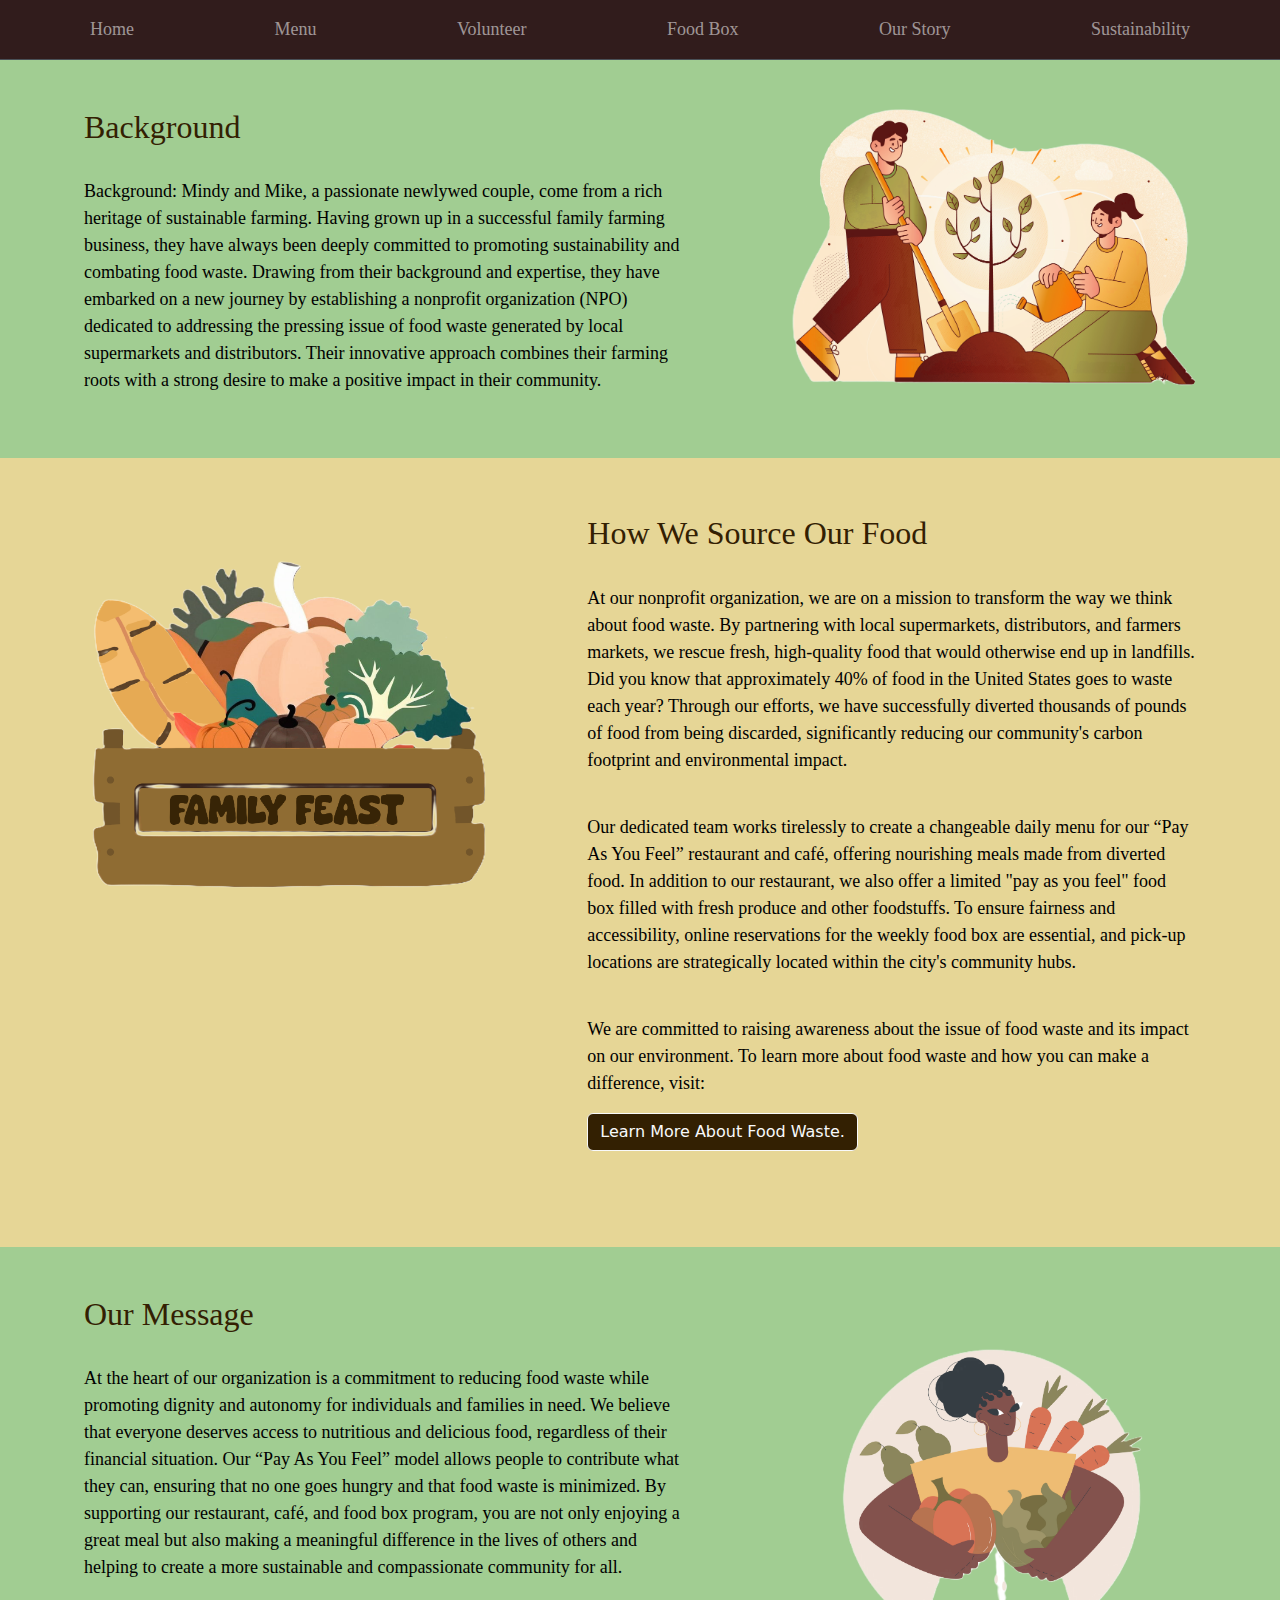
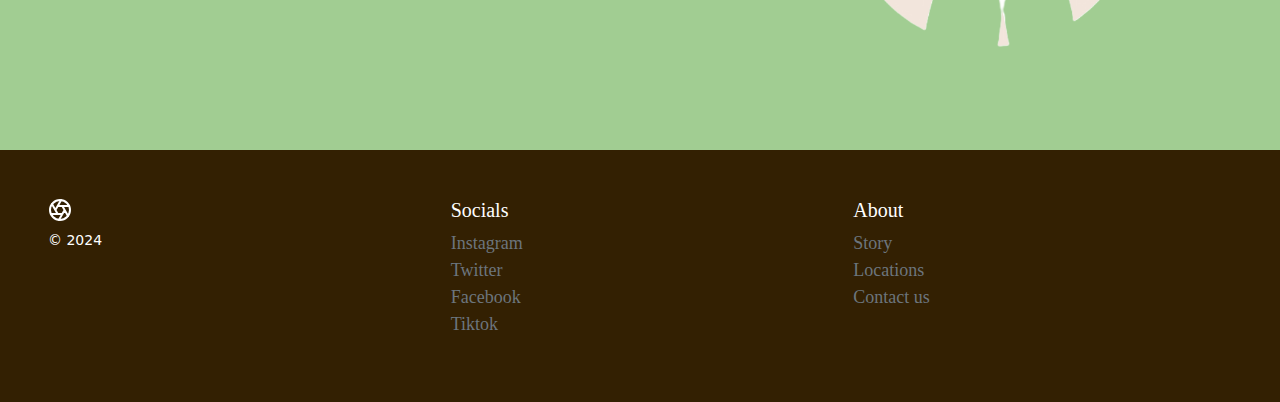
==== about.html @ 5e45b8a9 "links" ====
<!DOCTYPE html>

<html lang = "en">

<head>
    <meta charset="UTF-8">
    <meta http-equiv="X-UA-Compatible" content="IE=edge">
    <meta name="viewport" content="width=device-width, initial-scale=1.0">
    <link rel="stylesheet" href="css/bootstrap.min.css">
    <link rel="stylesheet" href="css/alisha.min.css">
    



    <title>Welcome Home</title>



</head>

<body>

  <nav class="navbar navbar-expand-md  sticky-top border-bottom" data-bs-theme="dark">
    <div class="container">
      <a class="navbar-brand d-md-none" href="#">
        <svg class="bi" width="24" height="24"><use xlink:href="#aperture"></use></svg>
      </a>
      <button class="navbar-toggler" type="button" data-bs-toggle="offcanvas" data-bs-target="#offcanvas" aria-controls="offcanvas" aria-label="Toggle navigation">
        <span class="navbar-toggler-icon"></span>
      </button>
      <div class="offcanvas offcanvas-end" tabindex="-1" id="offcanvas" aria-labelledby="offcanvasLabel">
        <div class=" containter2 offcanvas-header">
          <h1 class="offcanvas-title" id="offcanvasLabel">Welcome Home</h1>
          <button type="button" class="btn-close" data-bs-dismiss="offcanvas" aria-label="Close"></button>
        </div>
        <div class="offcanvas-body">
          <ul class="navbar-nav flex-grow-1 justify-content-between">
            <li class="nav-item"><a class="nav-link" href="index.html">Home</a></li>
            <li class="nav-item"><a class="nav-link" href="menu.html">Menu</a></li>
            <li class="nav-item"><a class="nav-link" href="volunteer.html">Volunteer</a></li>
            <li class="nav-item"><a class="nav-link" href="foodbox.html">Food Box</a></li>
            <li class="nav-item"><a class="nav-link" href="about.html">Our Story</a></li>
            <li class="nav-item"><a class="nav-link" href="sustainability.html">Sustainability</a></li>
                </ul>
              </div>
            </div>
          </div>
        </nav>


      <main>
        
        <div class="row align-items-md-stretch   px-5 ">
          <div class="col-lg-7 col-md-6 h-110 p-5  ">
            
              <h2>Background</h2>
              <br>
              <p>Background:
                Mindy and Mike, a passionate newlywed couple, come from a rich heritage of sustainable farming. Having grown up in a successful family farming business, they have always been deeply committed to promoting sustainability and combating food waste. Drawing from their background and expertise, they have embarked on a new journey by establishing a nonprofit organization (NPO) dedicated to addressing the pressing issue of food waste generated by local supermarkets and distributors. Their innovative approach combines their farming roots with a strong desire to make a positive impact in their community.</p>
           
          </div>
          <div class="col-lg-5 h-100 p-5 col-lg-5 rounded-3  ">
            <img class="rounded-3 img-fluid" src="images/mm.png" alt="mindy and Mike" />
           
          </div>
        </div>
          
        <div class="row align-items-md-stretch px-5 container1">
          <div class="col-lg-5 col-md-6 h-110 p-5 my-lg-5 col-lg-5 rounded-3">
              <img class="rounded-3 img-fluid" src="images/familynobg.png" alt="lorem pixum image" />
             
            </div>
             
          <div class="col-lg-7 col-md-6 h-100 p-lg-5 col-lg-6 px-5 mb-5 mt-2">
            <h2>How We Source Our Food</h2>
            <br>
              <p>At our nonprofit organization, we are on a mission to transform the way we think about food waste. By partnering with local supermarkets, distributors, and farmers markets, we rescue fresh, high-quality food that would otherwise end up in landfills. Did you know that approximately 40% of food in the United States goes to waste each year? Through our efforts, we have successfully diverted thousands of pounds of food from being discarded, significantly reducing our community's carbon footprint and environmental impact. </p>
              <br>
               <p> Our dedicated team works tirelessly to create a changeable daily menu for our “Pay As You Feel” restaurant and café, offering nourishing meals made from diverted food. In addition to our restaurant, we also offer a limited "pay as you feel" food box filled with fresh produce and other foodstuffs. To ensure fairness and accessibility, online reservations for the weekly food box are essential, and pick-up locations are strategically located within the city's community hubs.</p>
               <br> 
               <p>We are committed to raising awareness about the issue of food waste and its impact on our environment.
                  To learn more about food waste and how you can make a difference, visit:</p>
               <a class="btn btn-outline-light" href="sustainability.html">Learn More About Food Waste.</a>
          </div>
        </div>
             

        <div class="row align-items-md-stretch px-5 ">
          <div class="col-lg-7 col-md-6 h-110 p-5">
              <h2>Our Message</h2>
              <br>
              <p>

                At the heart of our organization is a commitment to reducing food waste while promoting dignity and autonomy for individuals and families in need. We believe that everyone deserves access to nutritious and delicious food, regardless of their financial situation. Our “Pay As You Feel” model allows people to contribute what they can, ensuring that no one goes hungry and that food waste is minimized. By supporting our restaurant, café, and food box program, you are not only enjoying a great meal but also making a meaningful difference in the lives of others and helping to create a more sustainable and compassionate community for all.</p>
             
           
          </div>
          <div class="col-lg-5 col-md-6 h-100 p-5 col-lg-5">
            <img class="rounded img-fluid" src="images/woman-veggie.png" alt="lorem pixum image" />
           
          </div>
        </div>
      
    
   
      
      
       
      
        </div>
      </main>









      <footer class="p-5">
        <div class="row">
          <div class="col-12 col-md">
            <svg xmlns="http://www.w3.org/2000/svg" width="24" height="24" fill="none" stroke="currentColor" stroke-linecap="round" stroke-linejoin="round" stroke-width="2" class="d-block mb-2" role="img" viewBox="0 0 24 24"><title>Product</title><circle cx="12" cy="12" r="10"></circle><path d="M14.31 8l5.74 9.94M9.69 8h11.48M7.38 12l5.74-9.94M9.69 16L3.95 6.06M14.31 16H2.83m13.79-4l-5.74 9.94"></path></svg>
            <small class="d-block mb-3 ">© 2024</small>
          </div>
          
          <div class="col-6 col-md">
            <h5>Socials</h5>
            <ul class="list-unstyled text-small">
              <li><a class="link-secondary text-decoration-none" href="#">Instagram</a></li>
              <li><a class="link-secondary text-decoration-none" href="#">Twitter</a></li>
              <li><a class="link-secondary text-decoration-none" href="#">Facebook</a></li>
              <li><a class="link-secondary text-decoration-none" href="#">Tiktok</a></li>
            </ul>
          </div>
         
          <div class="col-6 col-md">
            <h5>About</h5>
            <ul class="list-unstyled text-small">
              <li><a class="link-secondary text-decoration-none" href="#">Story</a></li>
              <li><a class="link-secondary text-decoration-none" href="#">Locations</a></li>
              <li><a class="link-secondary text-decoration-none" href="#">Contact us</a></li>
            </ul>
          </div>
        </div>
      </footer>

<script src="js/bootstrap.min.js"></script>

    </body>


</html>
---- css/alisha.min.css ----
body {
 
  background-color:#a1cd92;
    
  }

  .input-group-text {
    color: white !important;
    background-color:  #311c1c;
  }

  


  .form-control {
    color: white !important;
    background-color:  #311c1c;
  }

  .form-control {
    color: white !important;
    background-color:  #311c1c;
  }

  .form-select {
    color: white !important;
    background-color:  #311c1c;
  }

  

  

  .navbar {
    background-color: #311c1c;
    color: black;
  }

  .div-bg-color {
    background-color: #311c1c;
   
}

.border {
  border-color: #311c1c!important;
 
}

.custom-text-color {
  color:#e6d696!important;
}


  .border-outline {
    background-color: #311c1c;
  }


  .custom-border-top {
    border-top-color: #311c1c;
}

.custom-border-end {
    border-right-color: #311c1c;
}
  

  .header {
    background-color: #c2a887;
    color: black;
  }

 

  .container1 {
    background-color: #e6d696;
}


.container2 {
  background-color:#a1cd92;
}

.container3 {
  background-color:#311c1c;
}

 
.custom-footer-bg {
  background-color:  #311c1c;
  
}


  
  
  .a {
    background-color: #c2a887;
  }

  .btn {
    background-color: #332002;;
  }

 

  h2 {
    font-family: gloomie saturday;
    src: url(gloomie-saturday-font);
    color: #332002;
  }

  h1 {
    font-family: gloomie saturday;
    src: url(gloomie-saturday-font);
    color: #332002;
  }

  h3 {
      font-family: 'Berlin Sans FB';
      font-style: normal;
      font-weight: normal;
      src: local('Berlin Sans FB'), url('berlin-sans-fb-webfont') format('woff');

     color: #332002;
  }

  h4 {
    font-family: 'Berlin Sans FB';
    font-style: normal;
    font-weight: normal;
    src: local('Berlin Sans FB'), url('berlin-sans-fb-webfont') format('woff');

   color: #332002;
}

h5 {
  font-family: 'Berlin Sans FB';
  font-style: normal;
  font-weight: normal;
  src: local('Berlin Sans FB'), url('berlin-sans-fb-webfont') format('woff');

 
}

li {
  font-family: 'Berlin Sans FB';
  font-style: normal;
  font-weight: normal;
  src: local('Berlin Sans FB'), url('berlin-sans-fb-webfont') format('woff');
  font-size: large;

 color: #332002;
}

p {
  font-family: 'Berlin Sans FB';
  font-style: normal;
  font-weight: normal;
  src: local('Berlin Sans FB'), url('berlin-sans-fb-webfont') format('woff');

 color:black;
 font-size: large;
}



footer {
  background-color: #332002;
  color:white!important;
}

.data-bs-theme {
  color:#332002;
}
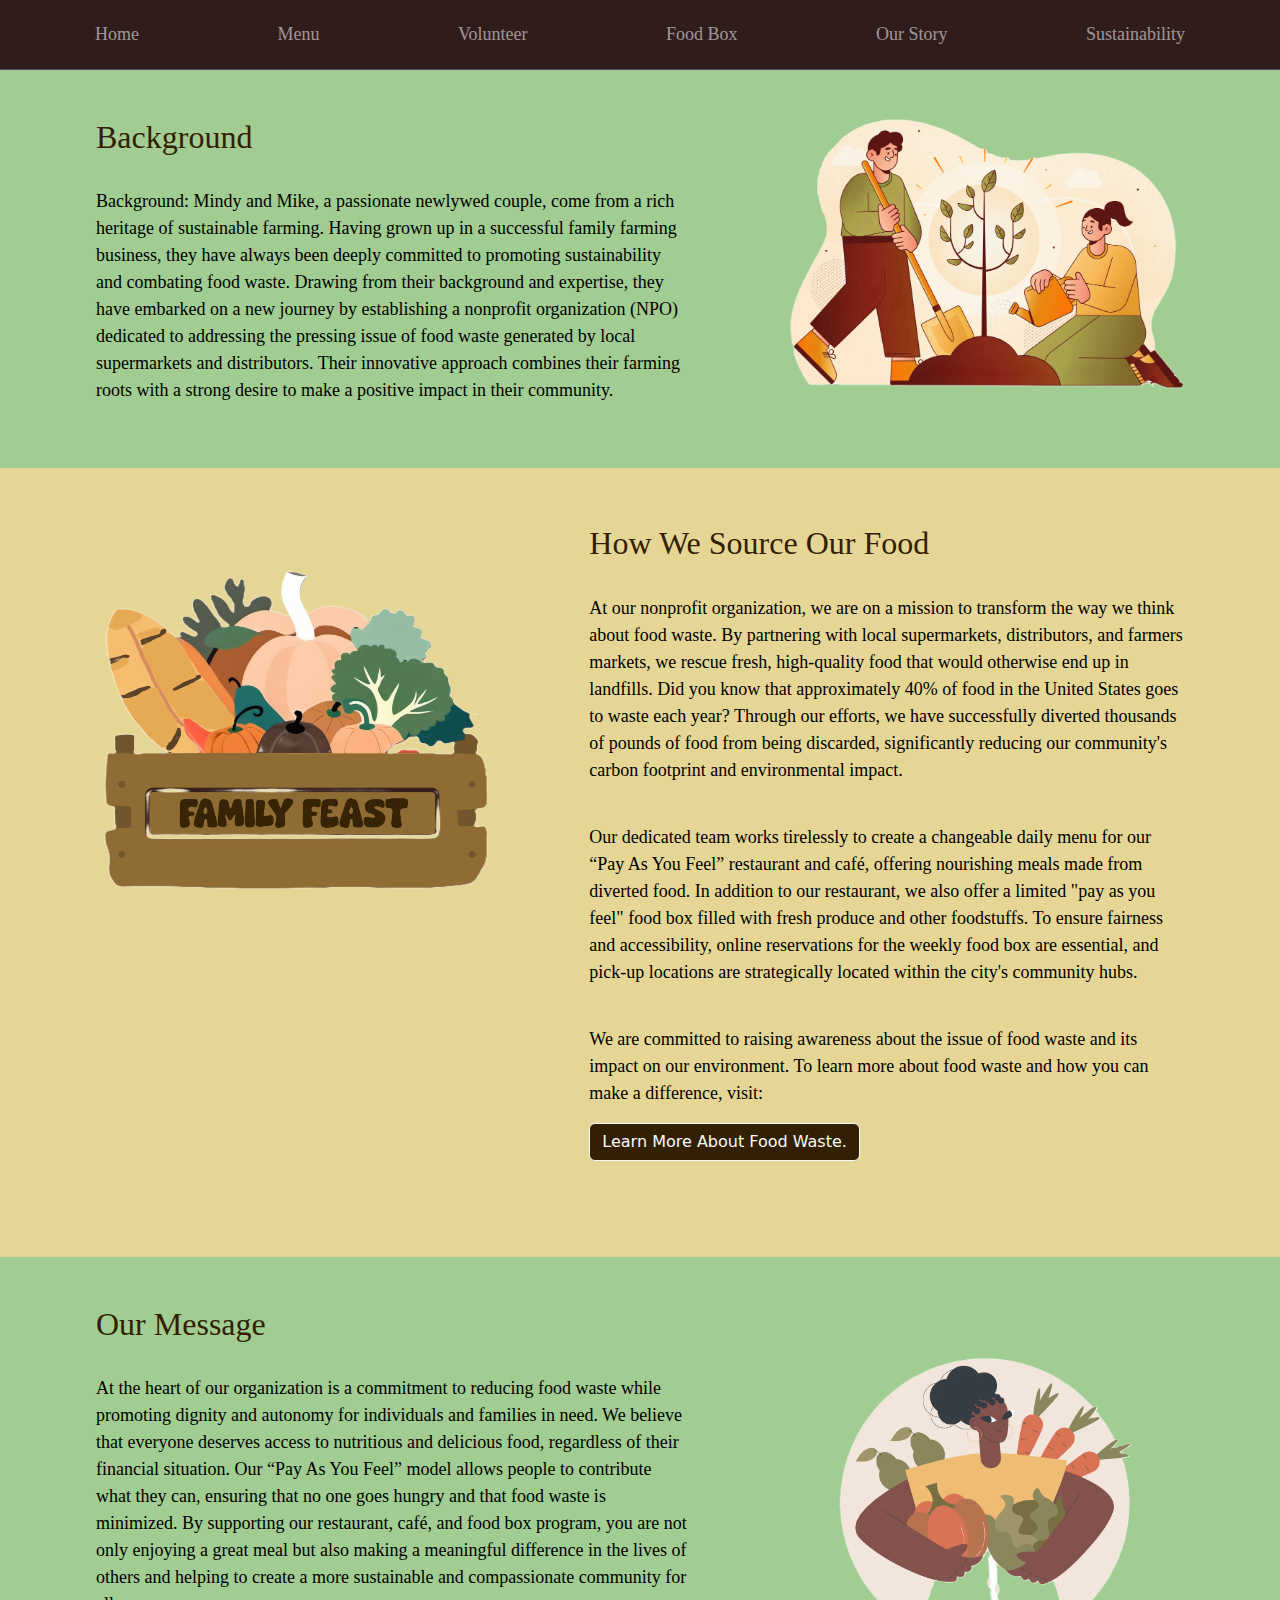
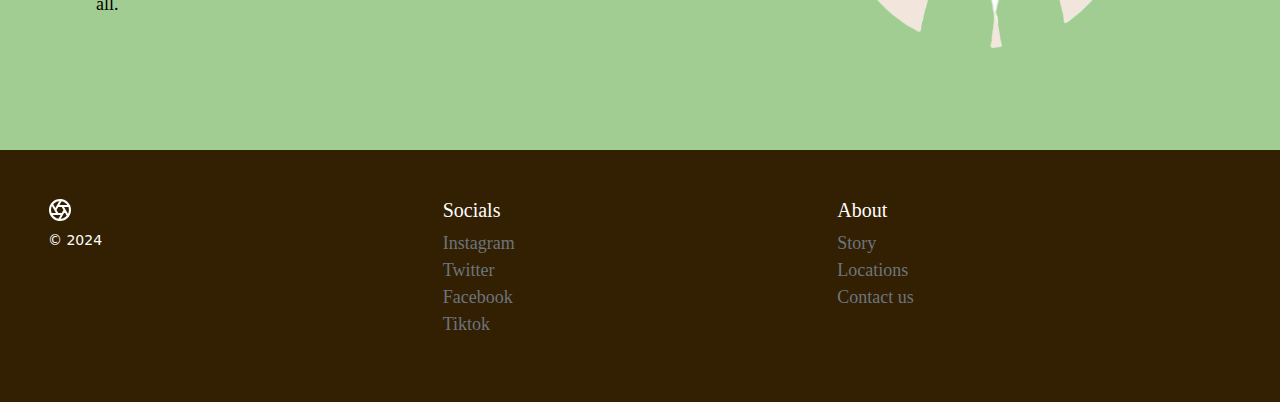
==== commit fe7c3f1c: "sidebar" ====
--- a/about.html
+++ b/about.html
@@ -29,11 +29,12 @@
         <span class="navbar-toggler-icon"></span>
       </button>
       <div class="offcanvas offcanvas-end" tabindex="-1" id="offcanvas" aria-labelledby="offcanvasLabel">
-        <div class=" containter2 offcanvas-header">
-          <h1 class="offcanvas-title" id="offcanvasLabel">Welcome Home</h1>
+        <div class=" container2 offcanvas-header">
+          <h1 class="offcanvas-title " id="offcanvasLabel">Welcome Home</h1>
           <button type="button" class="btn-close" data-bs-dismiss="offcanvas" aria-label="Close"></button>
         </div>
-        <div class="offcanvas-body">
+      
+        <div class="offcanvas-body  container3 border border-5 ">
           <ul class="navbar-nav flex-grow-1 justify-content-between">
             <li class="nav-item"><a class="nav-link" href="index.html">Home</a></li>
             <li class="nav-item"><a class="nav-link" href="menu.html">Menu</a></li>
@@ -41,7 +42,9 @@
             <li class="nav-item"><a class="nav-link" href="foodbox.html">Food Box</a></li>
             <li class="nav-item"><a class="nav-link" href="about.html">Our Story</a></li>
             <li class="nav-item"><a class="nav-link" href="sustainability.html">Sustainability</a></li>
-                </ul>
+           
+          
+          
               </div>
             </div>
           </div>
--- a/css/alisha.min.css
+++ b/css/alisha.min.css
@@ -25,6 +25,10 @@
   .form-select {
     color: white !important;
     background-color:  #311c1c;
+  }
+
+  .row {
+    --bs-gutter-x:0 rem;
   }
 
   
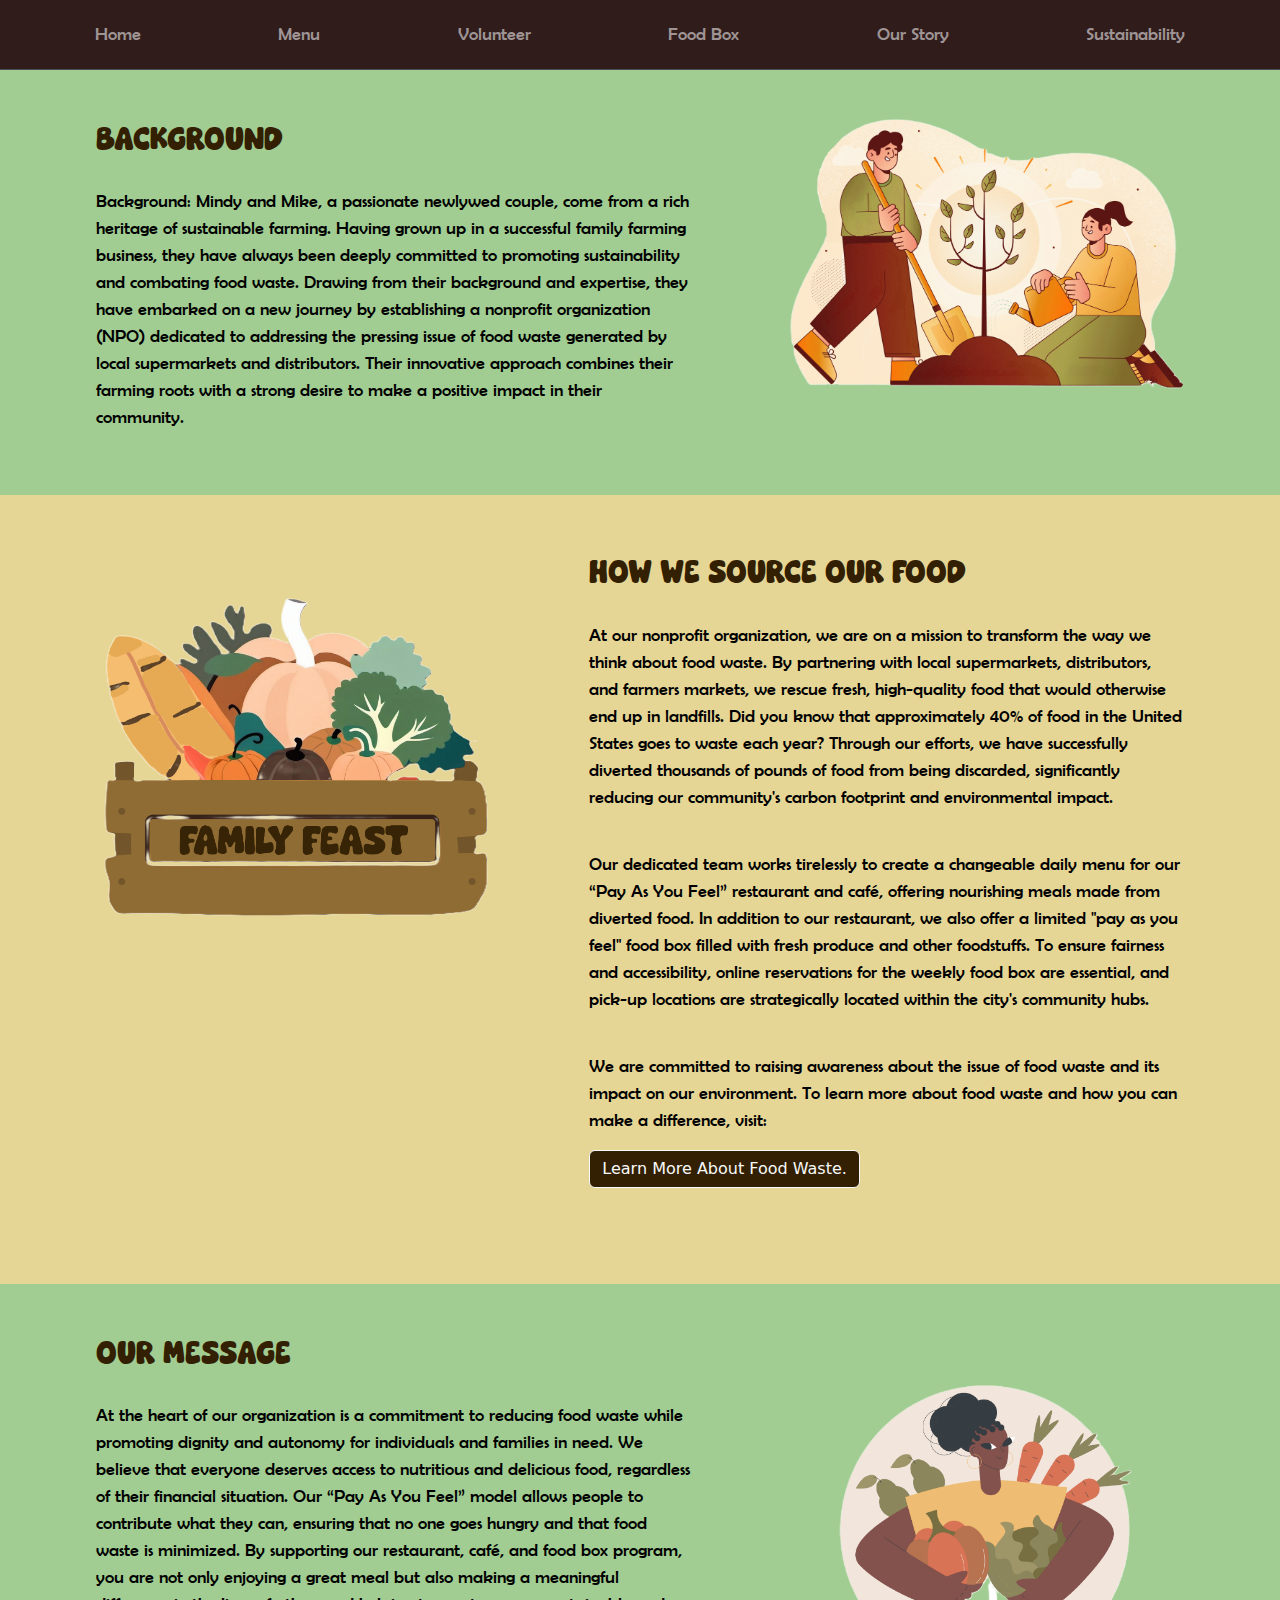
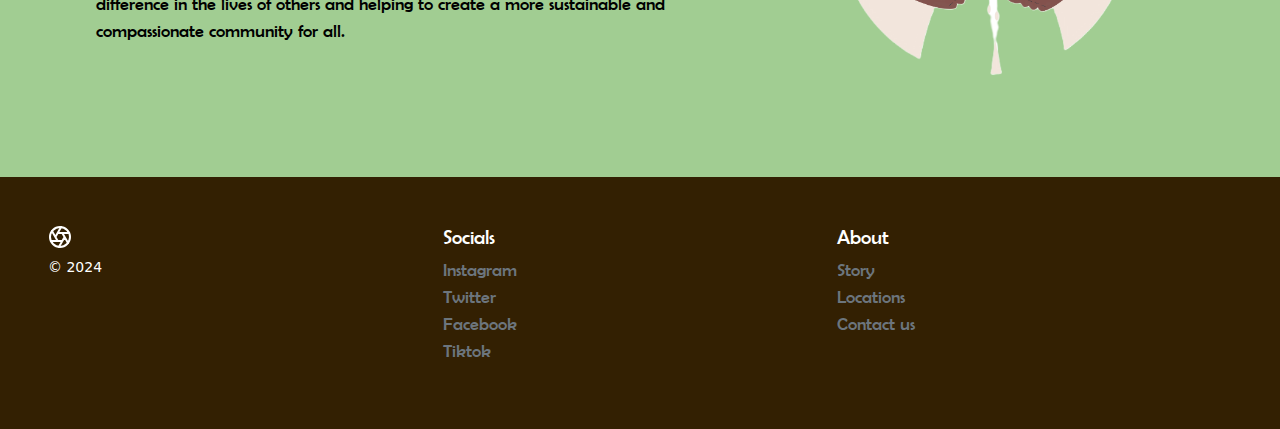
==== commit be2fcfb0: "added css" ====
--- a/about.html
+++ b/about.html
@@ -8,6 +8,11 @@
     <meta name="viewport" content="width=device-width, initial-scale=1.0">
     <link rel="stylesheet" href="css/bootstrap.min.css">
     <link rel="stylesheet" href="css/alisha.min.css">
+    <link rel="stylesheet" href="css/carousel.css">
+    <link rel="stylesheet" href="css/carousel.rtl.css">
+    <link rel="stylesheet" href="gloomie-saturday-webfont\style.css">
+    <link rel="stylesheet" href="berlin-sans-fb-webfont\berlinsans.css">
+    <script src="js\bootstrap.min.js"></script>
     
 
 
--- a/css/alisha.min.css
+++ b/css/alisha.min.css
@@ -107,16 +107,22 @@
   }
 
  
+ @font-face {
+  font-family: 'Gloomie Saturday';
+  src: local('Gloomie Saturday'), url('gloomie-saturday-webfont') format('woff');
+ }
+
+
 
   h2 {
-    font-family: gloomie saturday;
-    src: url(gloomie-saturday-font);
+    font-family: 'Gloomie Saturday Regular';
+    src: local('Gloomie Saturday Regular'), url('GloomieSaturday-MVMjP.woff') format('woff');
     color: #332002;
   }
 
   h1 {
-    font-family: gloomie saturday;
-    src: url(gloomie-saturday-font);
+    font-family: 'Gloomie Saturday Regular';
+    src: local('Gloomie Saturday Regular'), url('GloomieSaturday-MVMjP.woff') format('woff');
     color: #332002;
   }
 
@@ -124,8 +130,7 @@
       font-family: 'Berlin Sans FB';
       font-style: normal;
       font-weight: normal;
-      src: local('Berlin Sans FB'), url('berlin-sans-fb-webfont') format('woff');
-
+      src: local('Berlin Sans FB'), url('BRLNSR.woff') format('woff');
      color: #332002;
   }
 
@@ -133,7 +138,7 @@
     font-family: 'Berlin Sans FB';
     font-style: normal;
     font-weight: normal;
-    src: local('Berlin Sans FB'), url('berlin-sans-fb-webfont') format('woff');
+    src: local('Berlin Sans FB'), url('BRLNSR.woff') format('woff');
 
    color: #332002;
 }
@@ -142,7 +147,7 @@
   font-family: 'Berlin Sans FB';
   font-style: normal;
   font-weight: normal;
-  src: local('Berlin Sans FB'), url('berlin-sans-fb-webfont') format('woff');
+  src: local('Berlin Sans FB'), url('BRLNSR.woff') format('woff');
 
  
 }
--- a/css/carousel.css
+++ b/css/carousel.css
@@ -0,0 +1,84 @@
+/* GLOBAL STYLES
+-------------------------------------------------- */
+/* Padding below the footer and lighter body text */
+
+body {
+ 
+  color: black;
+}
+
+
+/* CUSTOMIZE THE CAROUSEL
+-------------------------------------------------- */
+
+/* Carousel base class */
+.carousel {
+  margin-bottom: 4rem;
+}
+/* Since positioning the image, we need to help out the caption */
+.carousel-caption {
+  bottom: 3rem;
+  z-index: 10;
+}
+
+/* Declare heights because of positioning of img element */
+.carousel-item {
+  height: 32rem;
+}
+
+.carousel-caption {
+  text-align: left;
+}
+
+/* MARKETING CONTENT
+-------------------------------------------------- */
+
+/* Center align the text within the three columns below the carousel */
+.marketing .col-lg-4 {
+  margin-bottom: 1.5rem;
+  text-align: center;
+}
+/* rtl:begin:ignore */
+.marketing .col-lg-4 p {
+  margin-right: .75rem;
+  margin-left: .75rem;
+}
+/* rtl:end:ignore */
+
+
+/* Featurettes
+------------------------- */
+
+.featurette-divider {
+  margin: 5rem 0; /* Space out the Bootstrap <hr> more */
+}
+
+/* Thin out the marketing headings */
+/* rtl:begin:remove */
+.featurette-heading {
+  letter-spacing: -.05rem;
+}
+
+/* rtl:end:remove */
+
+/* RESPONSIVE CSS
+-------------------------------------------------- */
+
+@media (min-width: 40em) {
+  /* Bump up size of carousel content */
+  .carousel-caption p {
+    margin-bottom: 1.25rem;
+    font-size: 1.25rem;
+    line-height: 1.4;
+  }
+
+  .featurette-heading {
+    font-size: 50px;
+  }
+}
+
+@media (min-width: 62em) {
+  .featurette-heading {
+    margin-top: 7rem;
+  }
+}
--- a/css/carousel.rtl.css
+++ b/css/carousel.rtl.css
@@ -0,0 +1,73 @@
+/* GLOBAL STYLES
+-------------------------------------------------- */
+/* Padding below the footer and lighter body text */
+
+body {
+  
+  color: rgb(var(--bs-tertiary-color-rgb));
+}
+
+
+/* CUSTOMIZE THE CAROUSEL
+-------------------------------------------------- */
+
+/* Carousel base class */
+.carousel {
+  margin-bottom: 4rem;
+}
+/* Since positioning the image, we need to help out the caption */
+.carousel-caption {
+  bottom: 3rem;
+  z-index: 10;
+}
+
+/* Declare heights because of positioning of img element */
+.carousel-item {
+  height: 32rem;
+}
+
+
+/* MARKETING CONTENT
+-------------------------------------------------- */
+
+/* Center align the text within the three columns below the carousel */
+.marketing .col-lg-4 {
+  margin-bottom: 1.5rem;
+  text-align: center;
+}
+.marketing .col-lg-4 p {
+  margin-right: .75rem;
+  margin-left: .75rem;
+}
+
+
+/* Featurettes
+------------------------- */
+
+.featurette-divider {
+  margin: 5rem 0; /* Space out the Bootstrap <hr> more */
+}
+
+/* Thin out the marketing headings */
+
+/* RESPONSIVE CSS
+-------------------------------------------------- */
+
+@media (min-width: 40em) {
+  /* Bump up size of carousel content */
+  .carousel-caption p {
+    margin-bottom: 1.25rem;
+    font-size: 1.25rem;
+    line-height: 1.4;
+  }
+
+  .featurette-heading {
+    font-size: 50px;
+  }
+}
+
+@media (min-width: 62em) {
+  .featurette-heading {
+    margin-top: 7rem;
+  }
+}
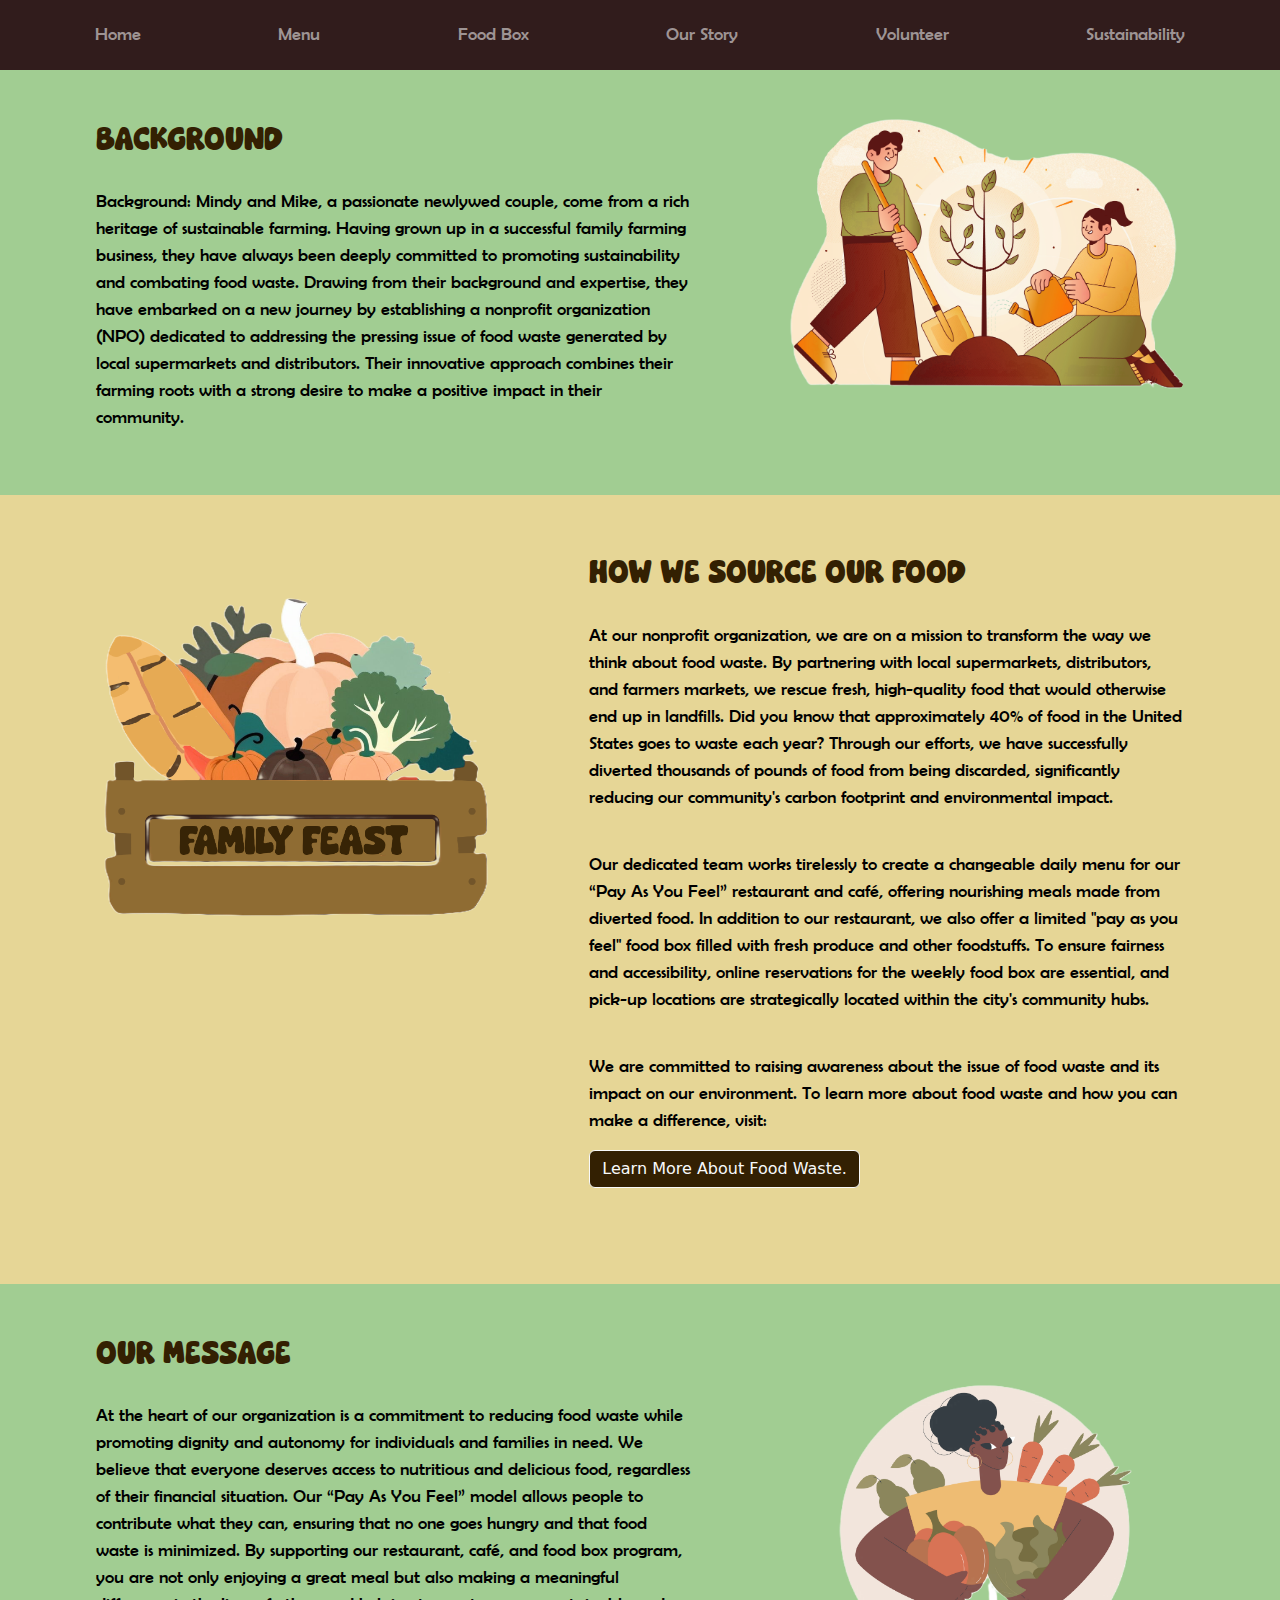
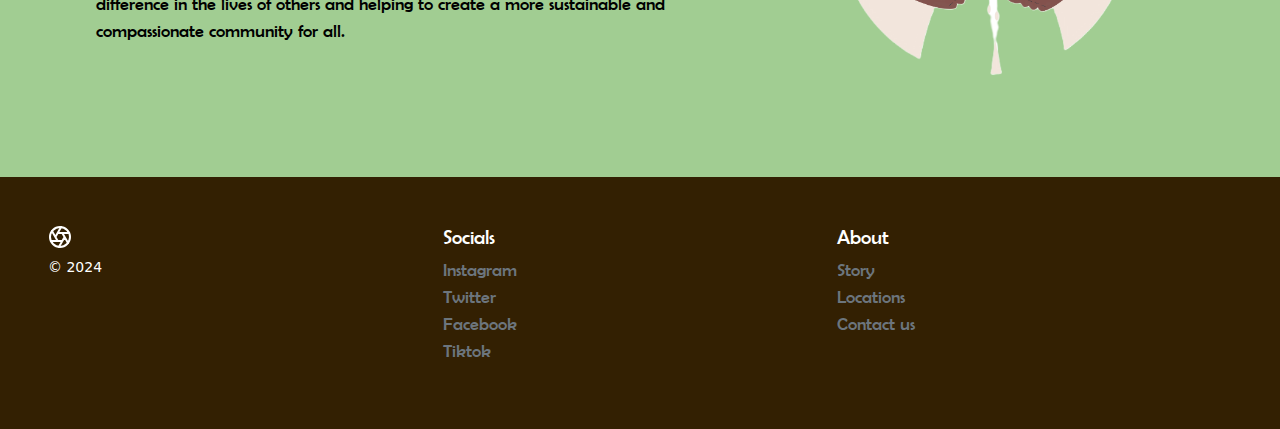
==== commit 57b28ecf: "flex-changes" ====
--- a/about.html
+++ b/about.html
@@ -43,9 +43,9 @@
           <ul class="navbar-nav flex-grow-1 justify-content-between">
             <li class="nav-item"><a class="nav-link" href="index.html">Home</a></li>
             <li class="nav-item"><a class="nav-link" href="menu.html">Menu</a></li>
-            <li class="nav-item"><a class="nav-link" href="volunteer.html">Volunteer</a></li>
             <li class="nav-item"><a class="nav-link" href="foodbox.html">Food Box</a></li>
             <li class="nav-item"><a class="nav-link" href="about.html">Our Story</a></li>
+            <li class="nav-item"><a class="nav-link" href="volunteer.html">Volunteer</a></li>
             <li class="nav-item"><a class="nav-link" href="sustainability.html">Sustainability</a></li>
            
           
--- a/css/alisha.min.css
+++ b/css/alisha.min.css
@@ -13,18 +13,15 @@
 
 
   .form-control {
-    color: white !important;
-    background-color:  #311c1c;
+    color: #311c1c;
+    background-color: white !important; 
   }
 
-  .form-control {
-    color: white !important;
-    background-color:  #311c1c;
-  }
+  
 
   .form-select {
-    color: white !important;
-    background-color:  #311c1c;
+    color: #311c1c;
+    background-color: white !important; 
   }
 
   .row {
@@ -49,6 +46,14 @@
   border-color: #311c1c!important;
  
 }
+
+.border-bottom {
+  border-color: #311c1c!important;
+ 
+}
+
+
+
 
 .custom-text-color {
   color:#e6d696!important;
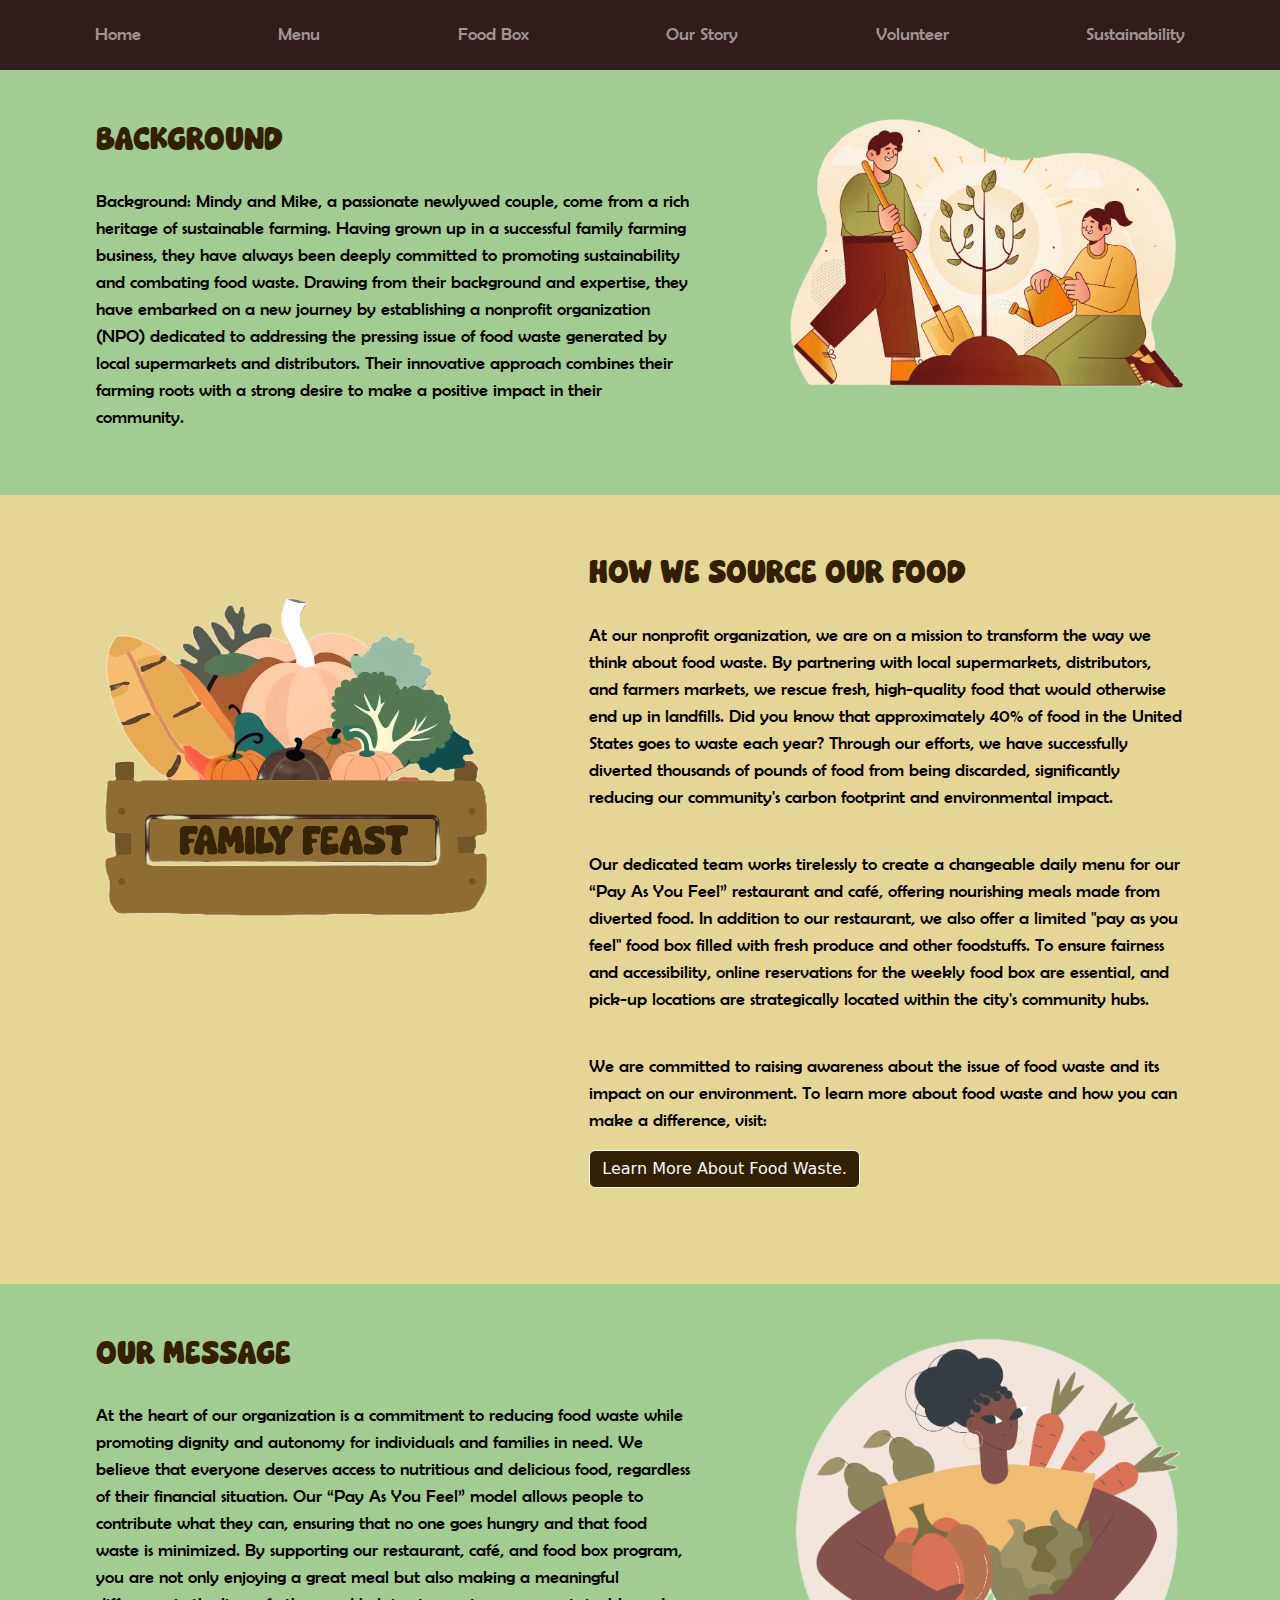
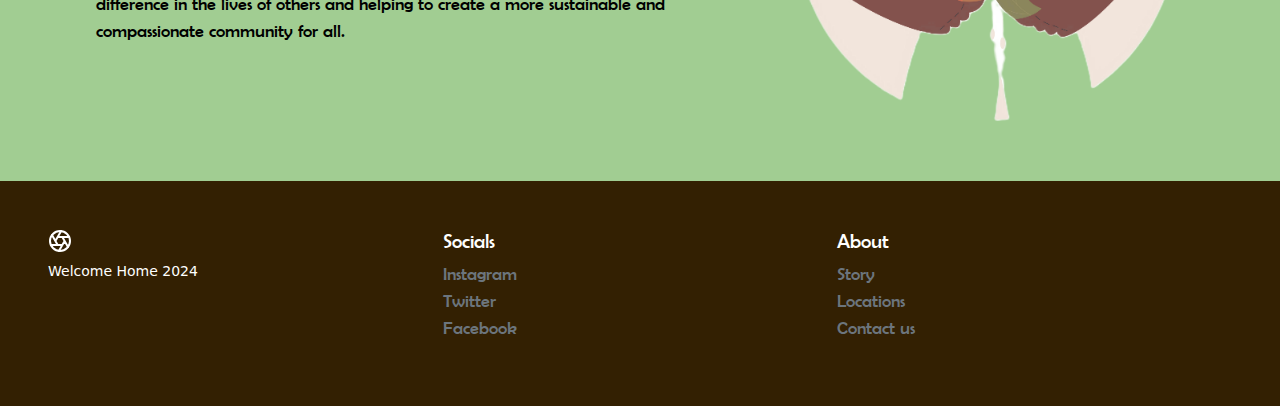
==== commit de74ad04: "flexing and footer" ====
--- a/about.html
+++ b/about.html
@@ -130,30 +130,29 @@
         <div class="row">
           <div class="col-12 col-md">
             <svg xmlns="http://www.w3.org/2000/svg" width="24" height="24" fill="none" stroke="currentColor" stroke-linecap="round" stroke-linejoin="round" stroke-width="2" class="d-block mb-2" role="img" viewBox="0 0 24 24"><title>Product</title><circle cx="12" cy="12" r="10"></circle><path d="M14.31 8l5.74 9.94M9.69 8h11.48M7.38 12l5.74-9.94M9.69 16L3.95 6.06M14.31 16H2.83m13.79-4l-5.74 9.94"></path></svg>
-            <small class="d-block mb-3 ">© 2024</small>
+            <small class="d-block mb-3 ">
+              Welcome Home 2024 </small>
           </div>
           
           <div class="col-6 col-md">
             <h5>Socials</h5>
             <ul class="list-unstyled text-small">
-              <li><a class="link-secondary text-decoration-none" href="#">Instagram</a></li>
-              <li><a class="link-secondary text-decoration-none" href="#">Twitter</a></li>
-              <li><a class="link-secondary text-decoration-none" href="#">Facebook</a></li>
-              <li><a class="link-secondary text-decoration-none" href="#">Tiktok</a></li>
+              <li><a class="link-secondary text-decoration-none" a href="instagram.com">Instagram</a></li>
+              <li><a class="link-secondary text-decoration-none"  a href="https://twitter.com/?lang=en">Twitter</a></li>
+              <li><a class="link-secondary text-decoration-none"  a href="https://en-gb.facebook.com/">Facebook</a></li>
             </ul>
           </div>
          
           <div class="col-6 col-md">
             <h5>About</h5>
             <ul class="list-unstyled text-small">
-              <li><a class="link-secondary text-decoration-none" href="#">Story</a></li>
-              <li><a class="link-secondary text-decoration-none" href="#">Locations</a></li>
-              <li><a class="link-secondary text-decoration-none" href="#">Contact us</a></li>
+              <li><a class="link-secondary text-decoration-none"  href="about.html">Story</a></li>
+              <li><a class="link-secondary text-decoration-none" href="index.html">Locations</a></li>
+              <li><a class="link-secondary text-decoration-none" href="index.html">Contact us</a></li>
             </ul>
           </div>
         </div>
       </footer>
-
 <script src="js/bootstrap.min.js"></script>
 
     </body>
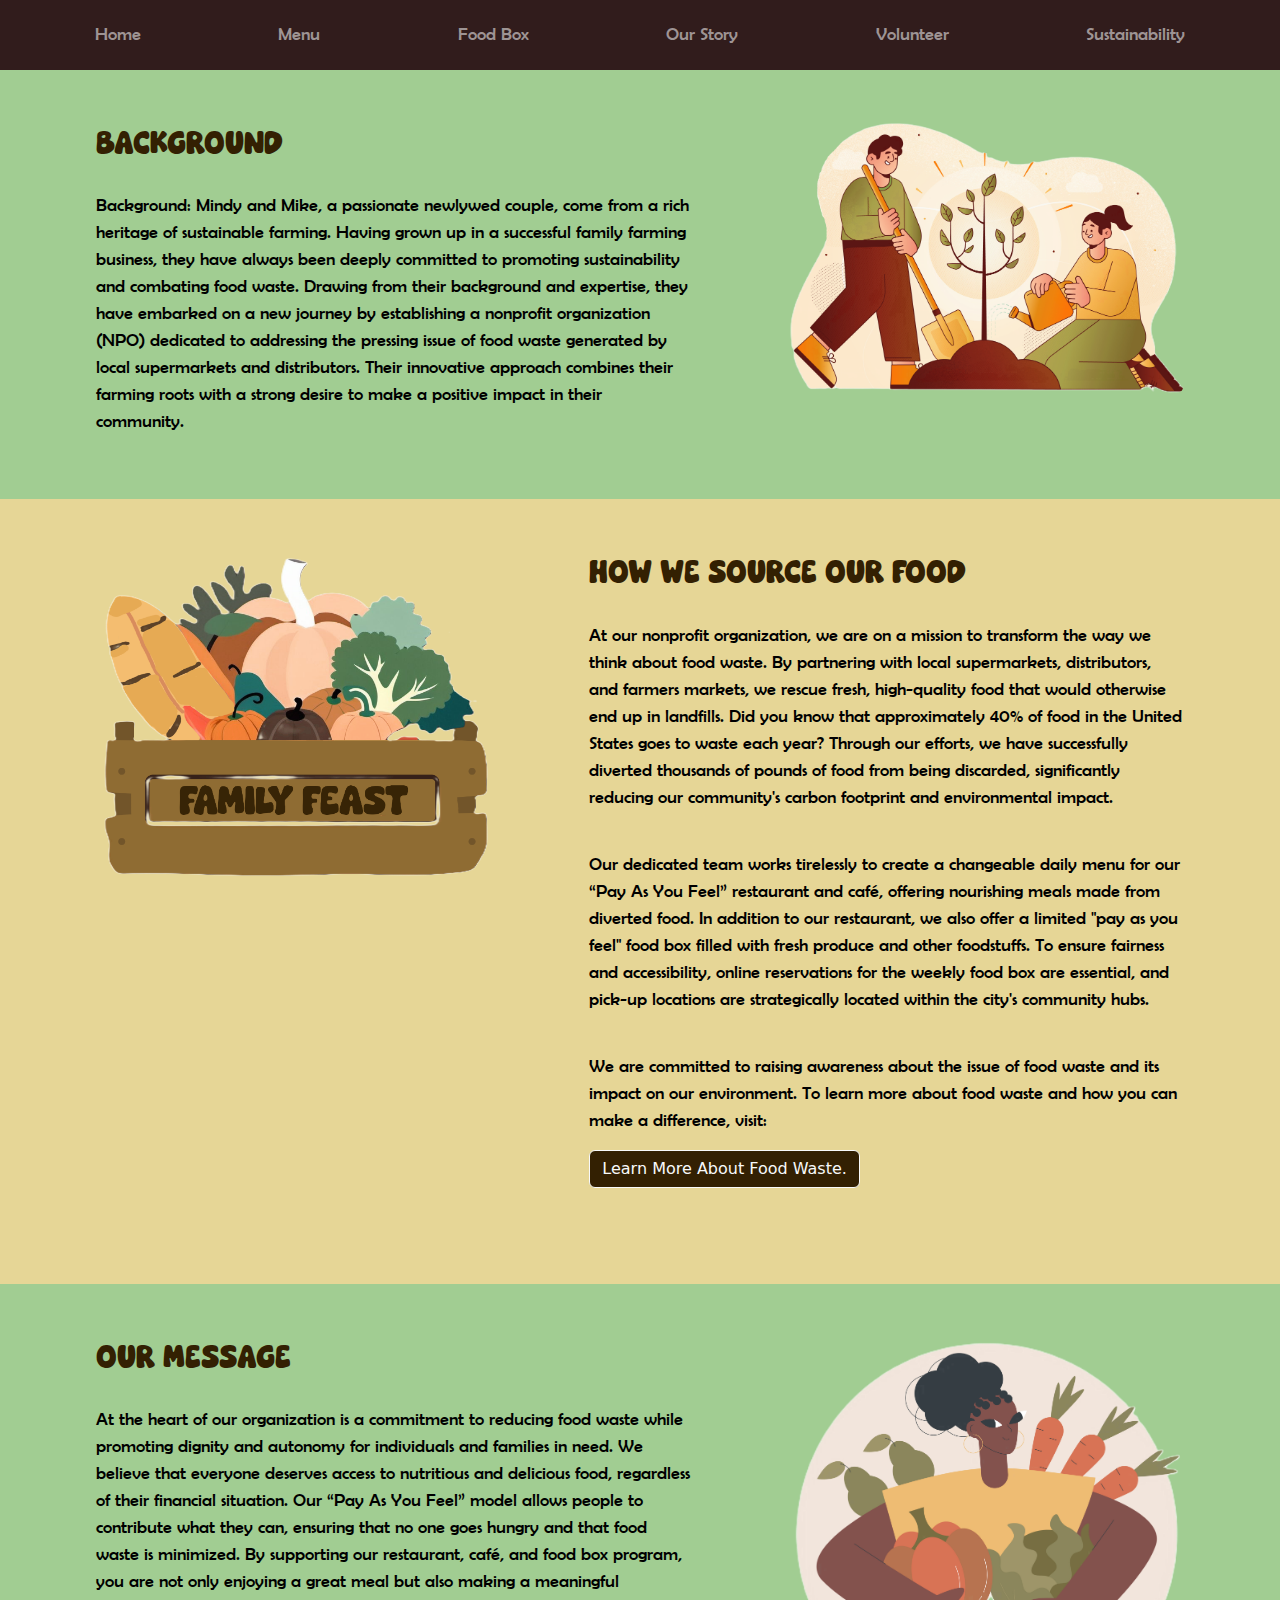
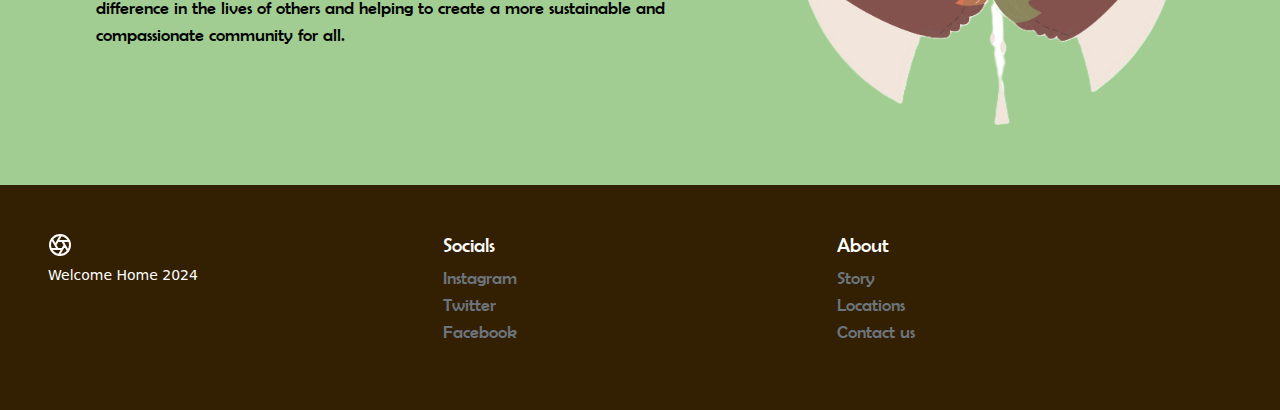
==== commit efe4efd9: "flexing" ====
--- a/about.html
+++ b/about.html
@@ -59,7 +59,7 @@
       <main>
         
         <div class="row align-items-md-stretch   px-5 ">
-          <div class="col-lg-7 col-md-6 h-110 p-5  ">
+          <div class="col-lg-7 col-md-6 h-110 px-2 p-lg-5 mt-5 mt-lg-1 ">
             
               <h2>Background</h2>
               <br>
@@ -67,19 +67,19 @@
                 Mindy and Mike, a passionate newlywed couple, come from a rich heritage of sustainable farming. Having grown up in a successful family farming business, they have always been deeply committed to promoting sustainability and combating food waste. Drawing from their background and expertise, they have embarked on a new journey by establishing a nonprofit organization (NPO) dedicated to addressing the pressing issue of food waste generated by local supermarkets and distributors. Their innovative approach combines their farming roots with a strong desire to make a positive impact in their community.</p>
            
           </div>
-          <div class="col-lg-5 h-100 p-5 col-lg-5 rounded-3  ">
+          <div class="col-lg-5 h-100 p-5 col-lg-5 rounded-3  px-2 p-lg-5 mt-lg-1">
             <img class="rounded-3 img-fluid" src="images/mm.png" alt="mindy and Mike" />
            
           </div>
         </div>
           
         <div class="row align-items-md-stretch px-5 container1">
-          <div class="col-lg-5 col-md-6 h-110 p-5 my-lg-5 col-lg-5 rounded-3">
+          <div class="col-lg-5 col-md-6 h-110 my-lg-5 col-lg-5 rounded-3  px-2 p-lg-5 mt-5 mt-lg-1">
               <img class="rounded-3 img-fluid" src="images/familynobg.png" alt="lorem pixum image" />
              
             </div>
              
-          <div class="col-lg-7 col-md-6 h-100 p-lg-5 col-lg-6 px-5 mb-5 mt-2">
+          <div class="col-lg-7 col-md-6 h-100 col-lg-6  mb-5 mt-2  px-2 p-lg-5 mt-lg-1 ">
             <h2>How We Source Our Food</h2>
             <br>
               <p>At our nonprofit organization, we are on a mission to transform the way we think about food waste. By partnering with local supermarkets, distributors, and farmers markets, we rescue fresh, high-quality food that would otherwise end up in landfills. Did you know that approximately 40% of food in the United States goes to waste each year? Through our efforts, we have successfully diverted thousands of pounds of food from being discarded, significantly reducing our community's carbon footprint and environmental impact. </p>
@@ -94,7 +94,7 @@
              
 
         <div class="row align-items-md-stretch px-5 ">
-          <div class="col-lg-7 col-md-6 h-110 p-5">
+          <div class="col-lg-7 col-md-6 h-110  px-2 p-lg-5 mt-5 mt-lg-1">
               <h2>Our Message</h2>
               <br>
               <p>
@@ -103,7 +103,7 @@
              
            
           </div>
-          <div class="col-lg-5 col-md-6 h-100 p-5 col-lg-5">
+          <div class="col-lg-5 col-md-6 h-100 col-lg-5  px-2 p-lg-5  mt-1 mt-lg-1">
             <img class="rounded img-fluid" src="images/woman-veggie.png" alt="lorem pixum image" />
            
           </div>
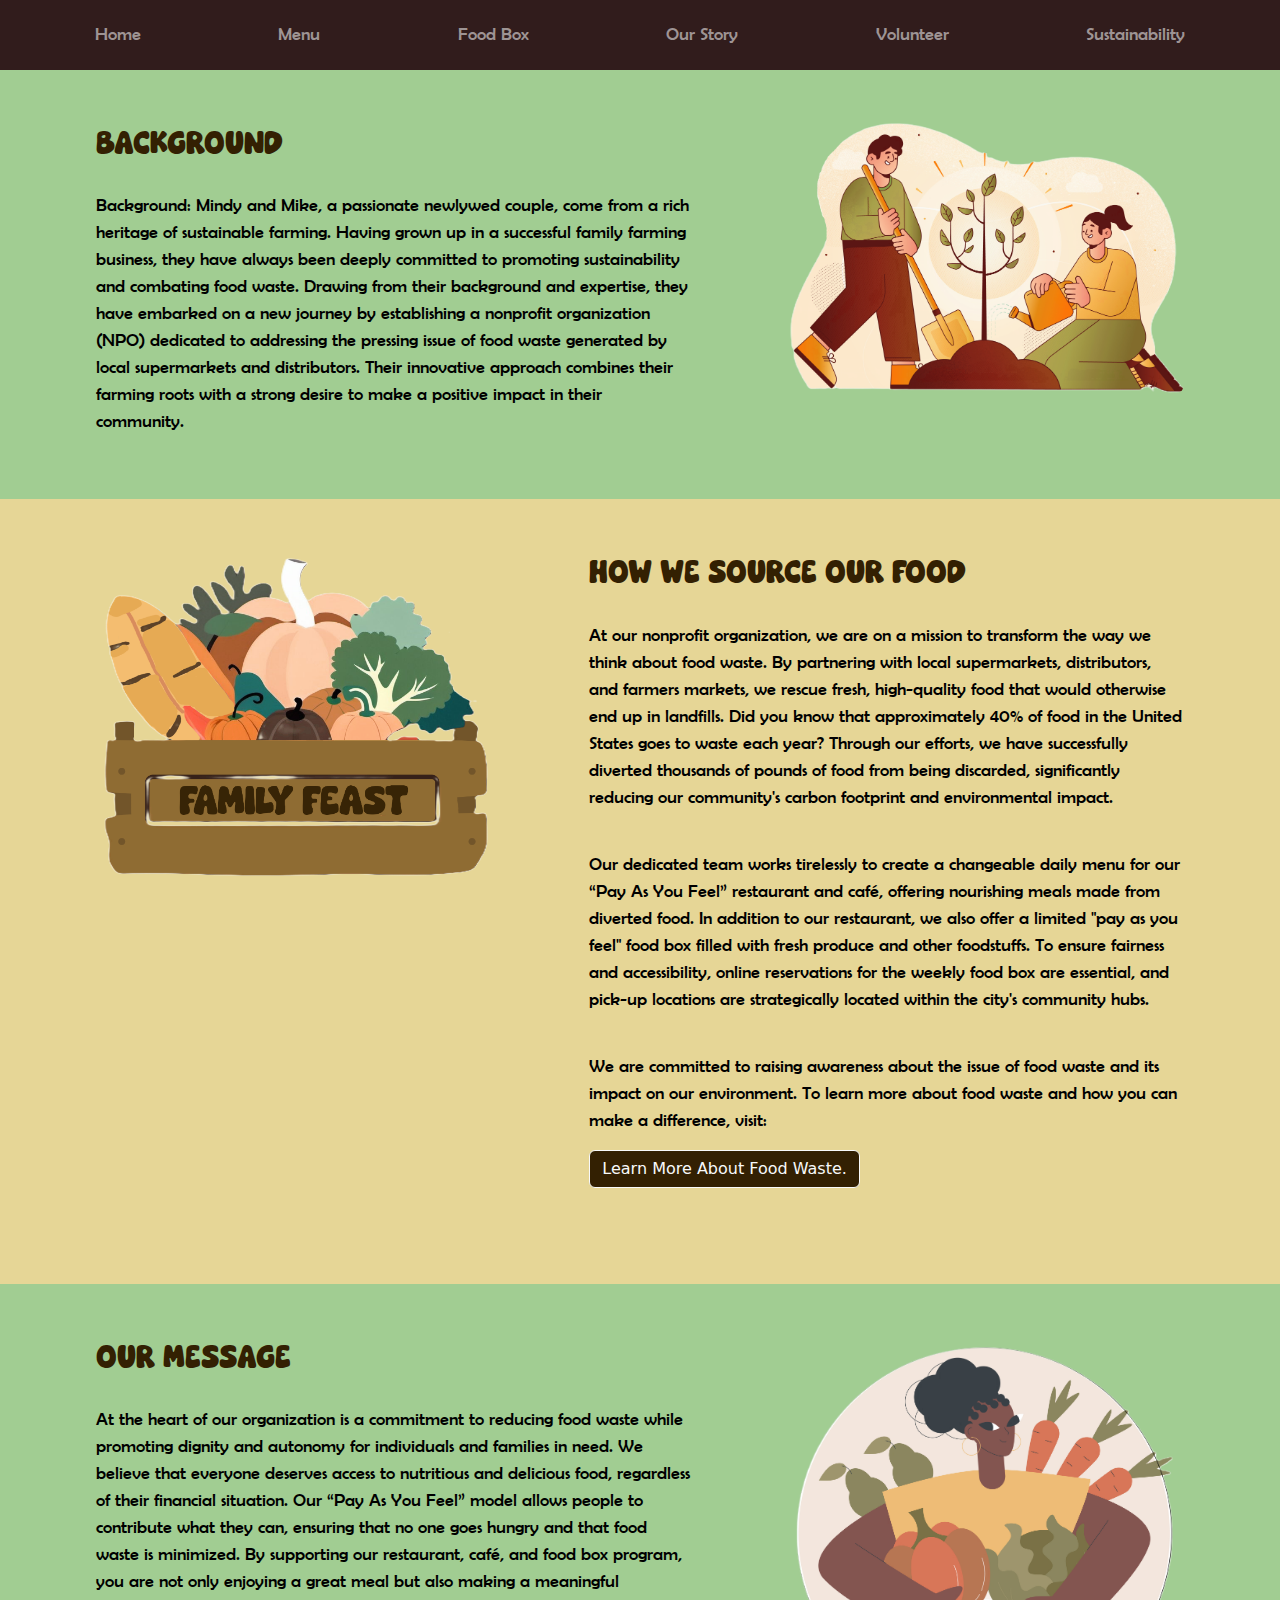
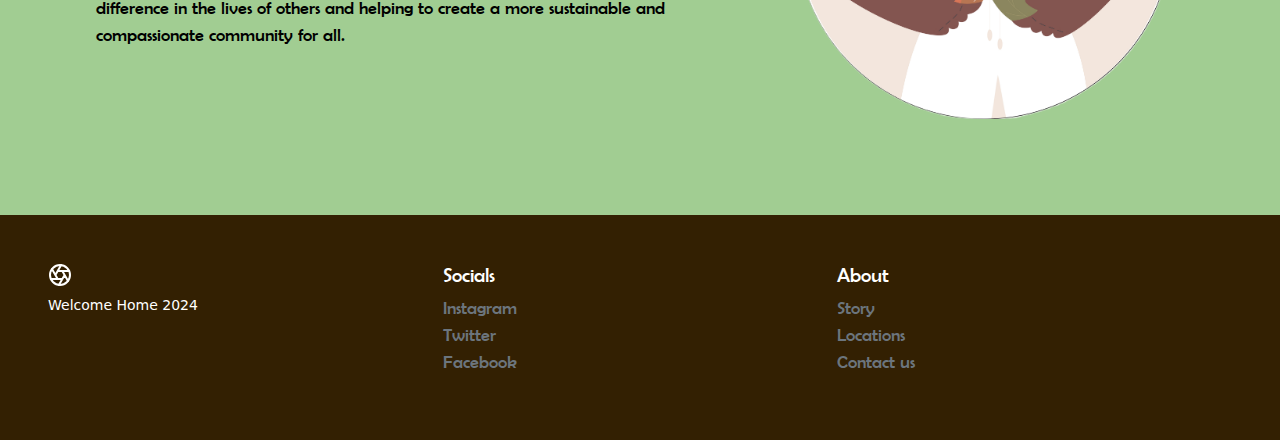
==== commit 6b1775c5: "last" ====
--- a/about.html
+++ b/about.html
@@ -79,7 +79,7 @@
              
             </div>
              
-          <div class="col-lg-7 col-md-6 h-100 col-lg-6  mb-5 mt-2  px-2 p-lg-5 mt-lg-1 ">
+          <div class="col-lg-7 col-md-6 h-100 col-lg-6  mb-5 mt-4  px-2 p-lg-5 mt-lg-1 ">
             <h2>How We Source Our Food</h2>
             <br>
               <p>At our nonprofit organization, we are on a mission to transform the way we think about food waste. By partnering with local supermarkets, distributors, and farmers markets, we rescue fresh, high-quality food that would otherwise end up in landfills. Did you know that approximately 40% of food in the United States goes to waste each year? Through our efforts, we have successfully diverted thousands of pounds of food from being discarded, significantly reducing our community's carbon footprint and environmental impact. </p>
@@ -103,8 +103,8 @@
              
            
           </div>
-          <div class="col-lg-5 col-md-6 h-100 col-lg-5  px-2 p-lg-5  mt-1 mt-lg-1">
-            <img class="rounded img-fluid" src="images/woman-veggie.png" alt="lorem pixum image" />
+          <div class="col-lg-5 col-md-6 h-100 col-lg-5  px-2 p-lg-5  mt-1 mt-lg-1 mb-5">
+            <img class="rounded img-fluid" src="images/Sandy_Park-01_Single-09.png" alt="lorem pixum image" />
            
           </div>
         </div>
